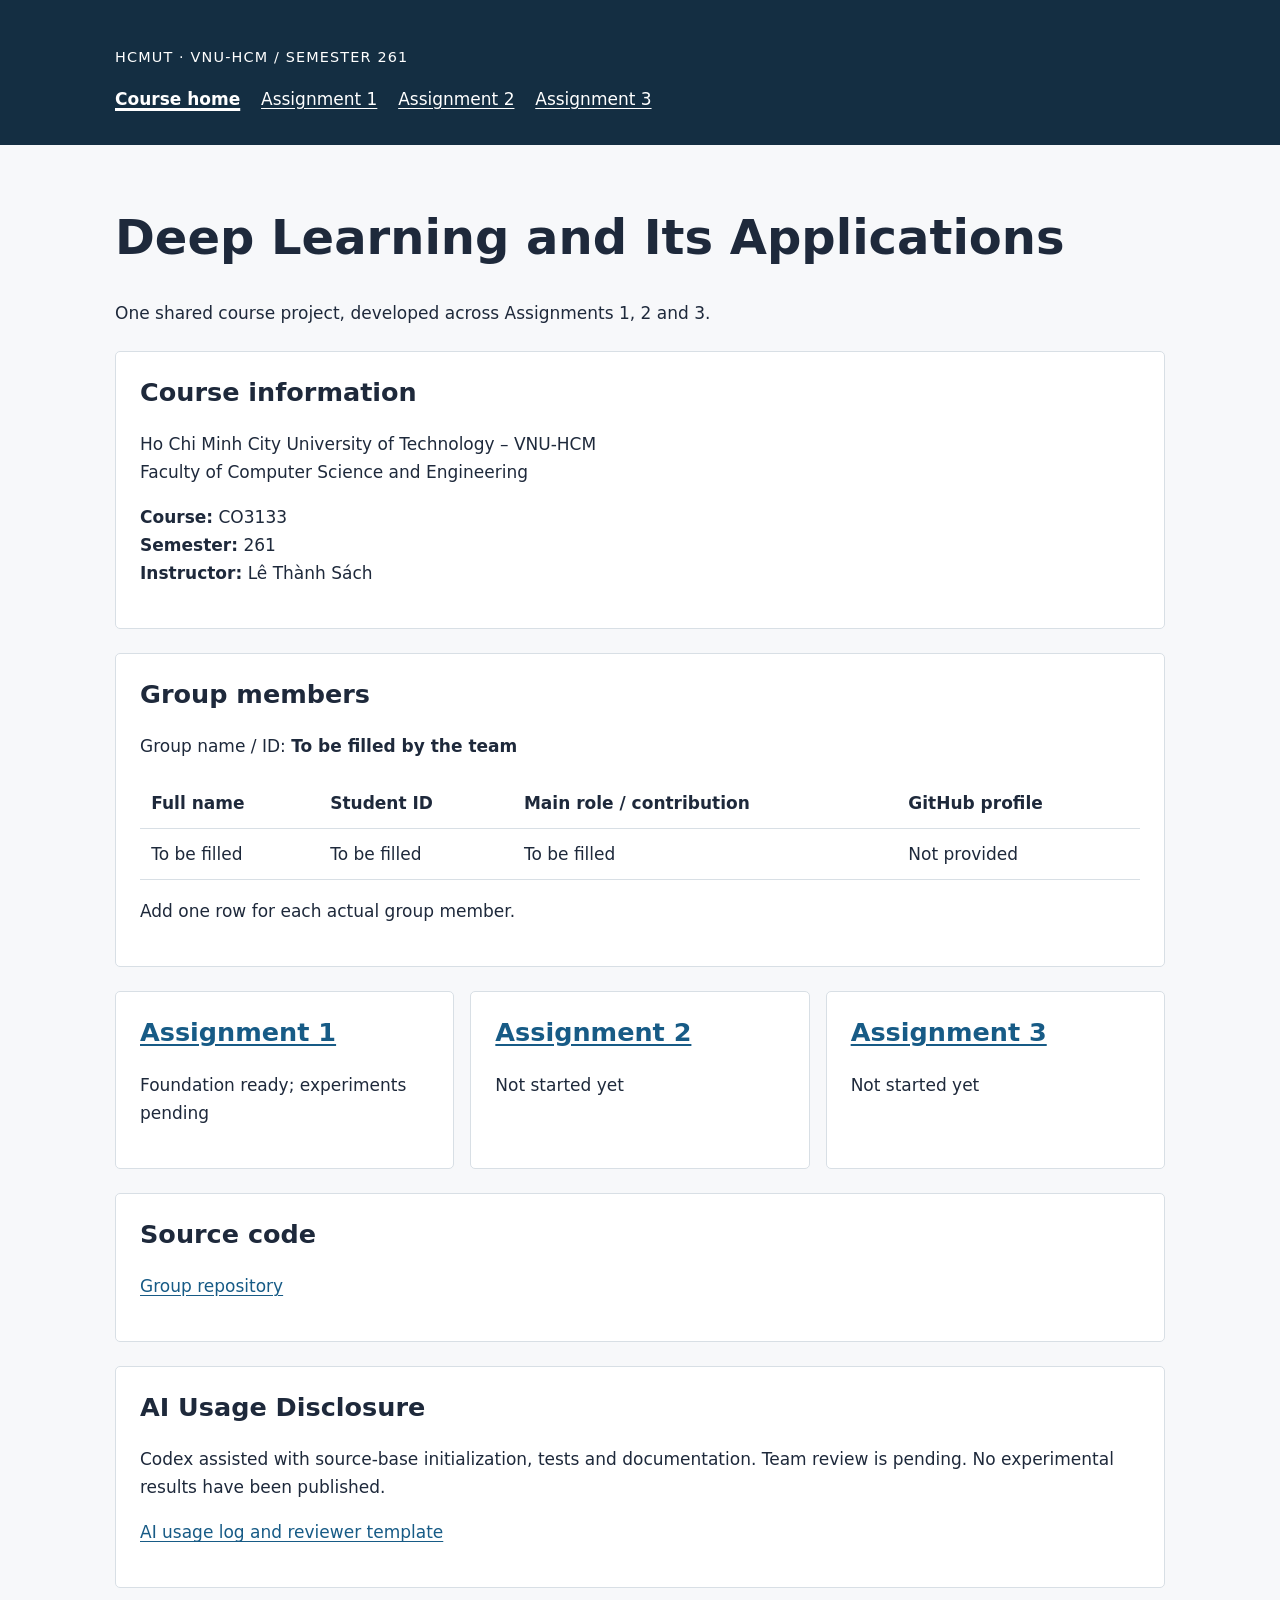
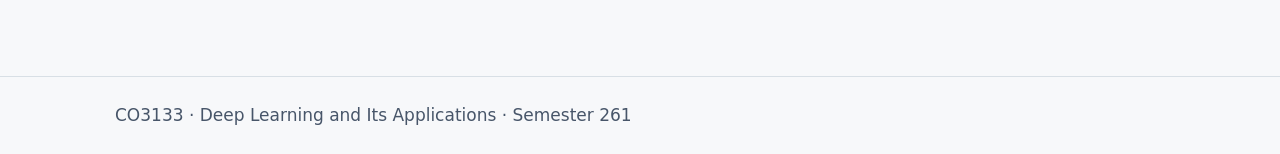
==== docs/index.html @ 647c3972 "source base repo" ====
<!doctype html>
<html lang="en">
<head><meta charset="utf-8"><meta name="viewport" content="width=device-width,initial-scale=1"><title>Course project | CO3133</title><link rel="stylesheet" href="assets/css/style.css"></head>


<body><a class="skip" href="#main">Skip to content</a>

<header>
<div class="wrap">
<p class="eyebrow">HCMUT · VNU-HCM / Semester 261</p>

<nav aria-label="Main navigation"><a href="index.html" aria-current="page">Course home</a><a href="assignments/a1/index.html">Assignment 1</a><a href="assignments/a2/index.html">Assignment 2</a><a href="assignments/a3/index.html">Assignment 3</a></nav>
</div>
</header>

<main id="main" class="wrap">
<h1>Deep Learning and Its Applications</h1>

<p>One shared course project, developed across Assignments 1, 2 and 3.</p>

<section>
<h2>Course information</h2>

<p>Ho Chi Minh City University of Technology – VNU-HCM<br>Faculty of Computer Science and Engineering</p>

<p><strong>Course:</strong> CO3133<br><strong>Semester:</strong> 261<br><strong>Instructor:</strong> Lê Thành Sách</p>
</section>

<section id="team">
<h2>Group members</h2>

<p>Group name / ID: <strong>To be filled by the team</strong></p>

<div class="table-wrap">
<table>
<thead>
<tr><th>Full name</th><th>Student ID</th><th>Main role / contribution</th><th>GitHub profile</th></tr>
</thead>

<tbody>
<tr><td>To be filled</td><td>To be filled</td><td>To be filled</td><td>Not provided</td></tr>
</tbody>
</table>
</div>

<p>Add one row for each actual group member.</p>
</section>

<div class="grid">
<section>
<h2><a href="assignments/a1/index.html">Assignment 1</a></h2>

<p>Foundation ready; experiments pending</p>
</section>

<section>
<h2><a href="assignments/a2/index.html">Assignment 2</a></h2>

<p>Not started yet</p>
</section>

<section>
<h2><a href="assignments/a3/index.html">Assignment 3</a></h2>

<p>Not started yet</p>
</section>
</div>

<section>
<h2>Source code</h2>

<p><a href="https://github.com/kimhoangthien/CO3133-261-Deep-Learning">Group repository</a></p>
</section>

<section id="ai-usage">
<h2>AI Usage Disclosure</h2>

<p>Codex assisted with source-base initialization, tests and documentation. Team review is pending. No experimental results have been published.</p>

<p><a href="https://github.com/kimhoangthien/CO3133-261-Deep-Learning/blob/dev/AI_USAGE.md">AI usage log and reviewer template</a></p>
</section>
</main>

<footer>
<div class="wrap">CO3133 · Deep Learning and Its Applications · Semester 261</div>
</footer>
</body>
</html>
---- docs/assets/css/style.css ----
*{box-sizing:border-box}
html{scroll-behavior:smooth}
body{margin:0;color:#1e293b;background:#f7f8fa;font:17px/1.65 system-ui,sans-serif}
a{color:#175b86;text-underline-offset:3px}
a:hover{color:#103e5b}
a:focus-visible{outline:3px solid #b55c18;outline-offset:4px}
.wrap{width:min(1050px,92%);margin:auto}
header{background:#142e42;color:#fff;padding:2rem 0}
header a{color:#fff}
nav{display:flex;flex-wrap:wrap;gap:1.3rem}
nav a[aria-current=page]{font-weight:700;text-decoration-thickness:3px}
main{padding:2rem 0 4rem}
h1{font-size:clamp(2rem,5vw,3rem);line-height:1.2}
h2{line-height:1.3;margin-top:0}
section{margin:1.5rem 0;padding:1.5rem;background:#fff;border:1px solid #d8dfe5;border-radius:5px}
.grid{display:grid;grid-template-columns:repeat(auto-fit,minmax(230px,1fr));gap:1rem}
.grid section{margin:0}
.eyebrow{font-size:.9rem;letter-spacing:.08em;text-transform:uppercase}
.status{display:inline-block;background:#e8eef3;padding:.2rem .7rem;border-radius:4px;font-size:.9rem}
.table-wrap{overflow-x:auto}
table{border-collapse:collapse;width:100%;text-align:left}
th,td{padding:.7rem;border-bottom:1px solid #d8dfe5}
footer{border-top:1px solid #d8dfe5;padding:1.5rem 0;color:#475569}
code{overflow-wrap:anywhere}
.skip{position:absolute;left:1rem;top:-5rem;background:white;padding:.5rem}
.skip:focus{top:1rem}
 @media(max-width:550px){section{padding:1rem}
nav{gap:.8rem}
}
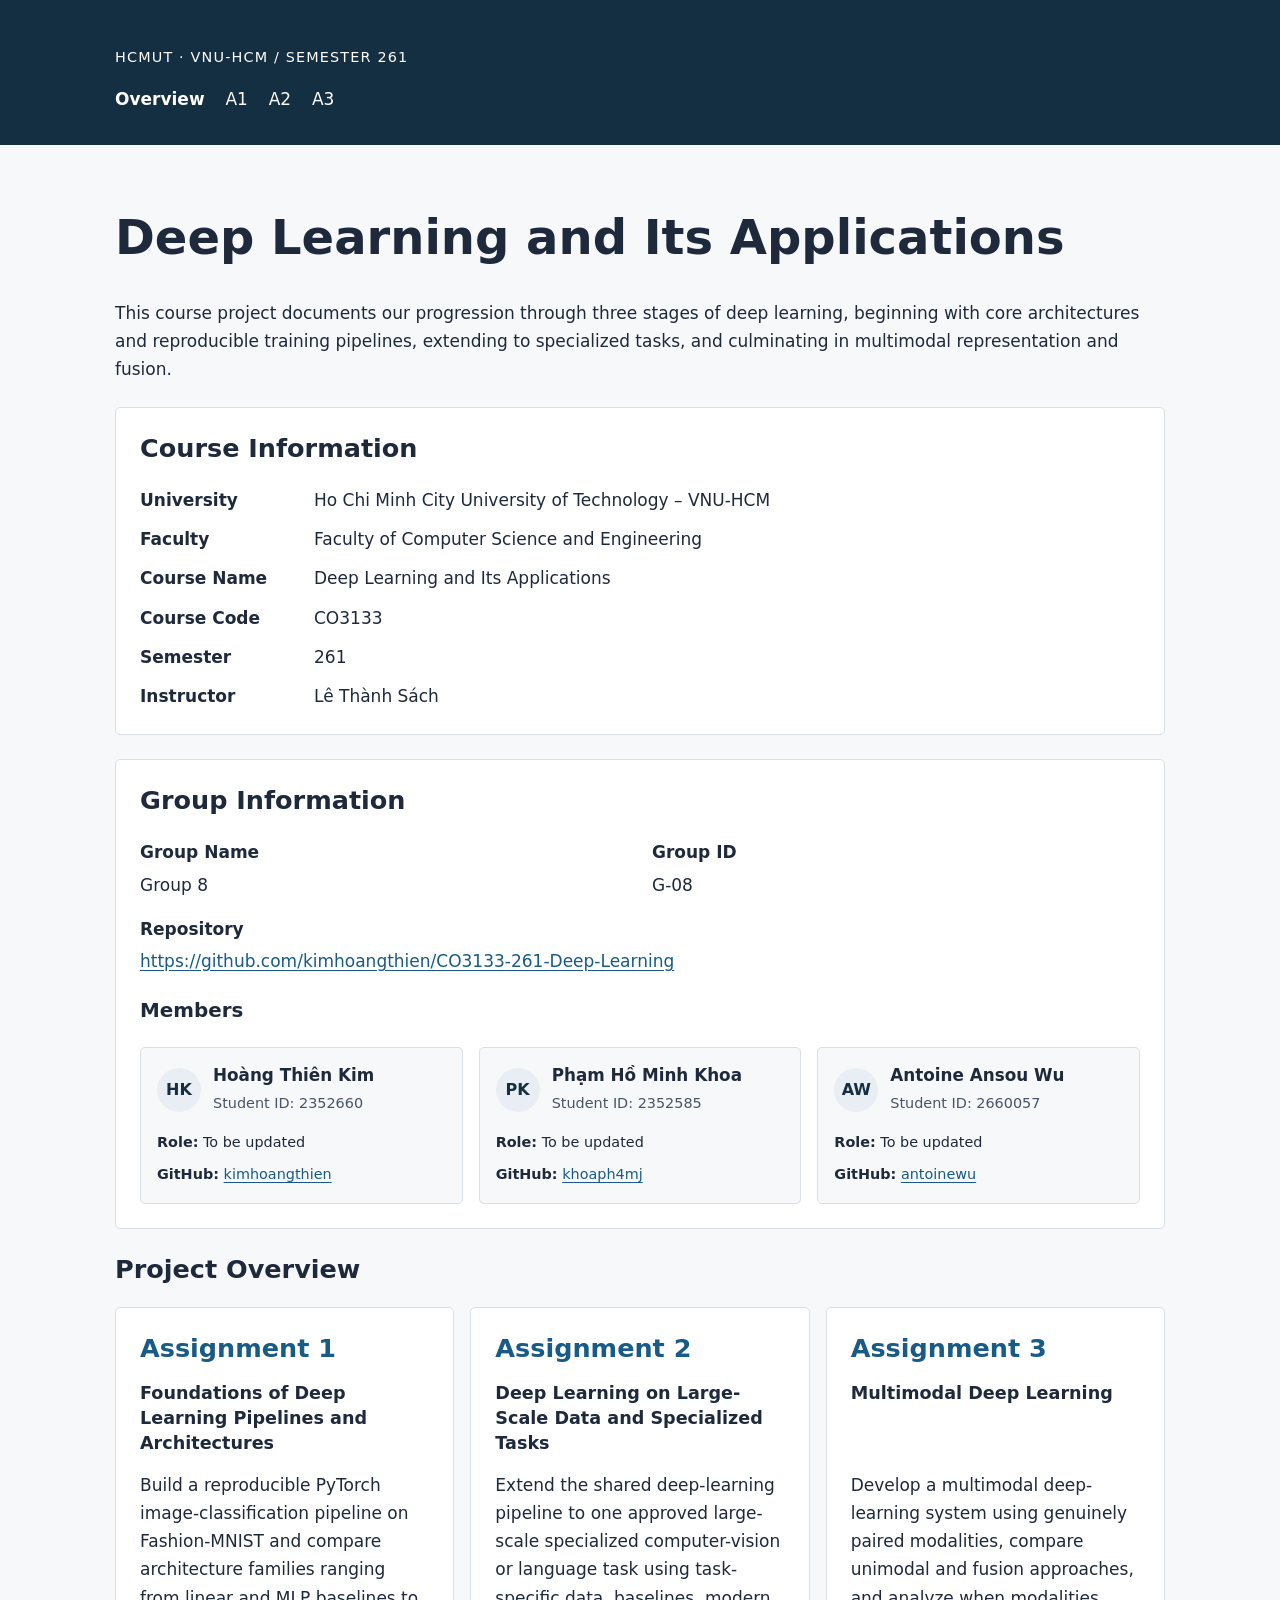
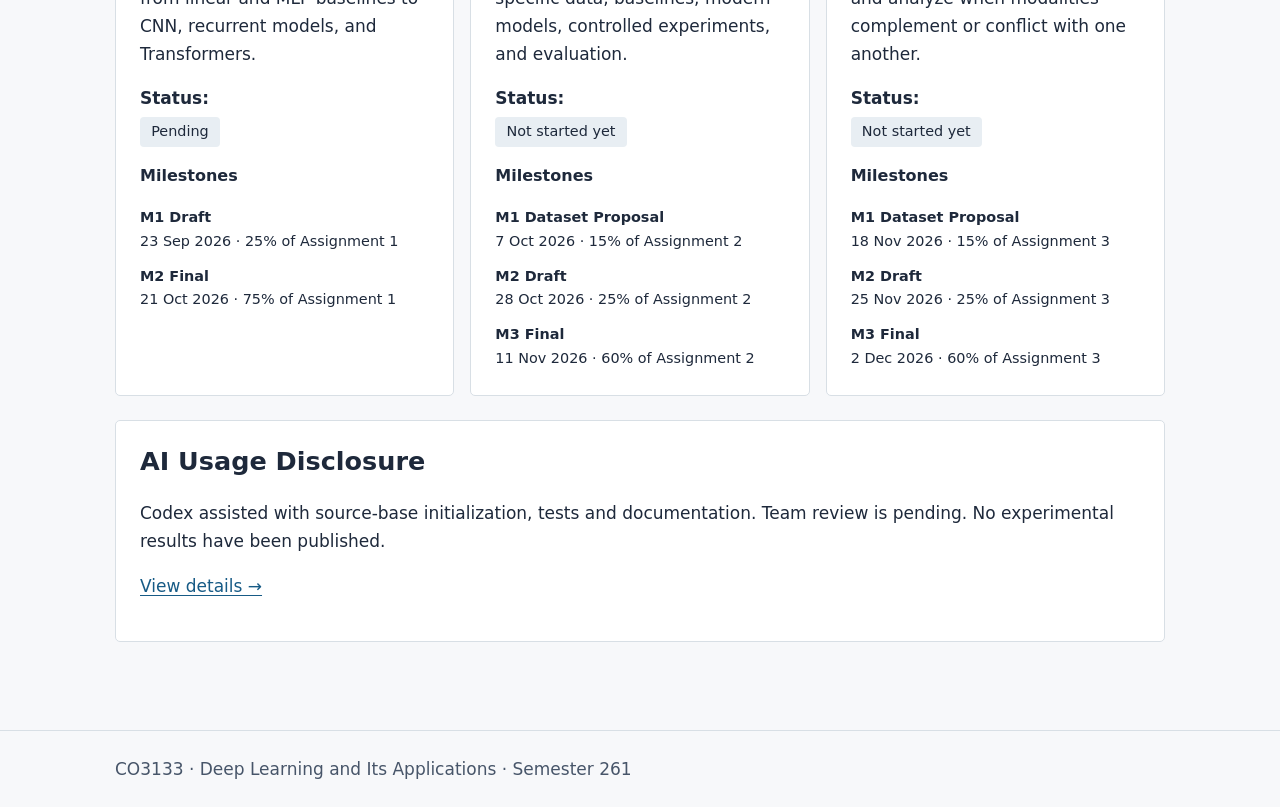
==== commit ffc4e6f7: "landing page update" ====
--- a/docs/index.html
+++ b/docs/index.html
@@ -1,6 +1,6 @@
 <!doctype html>
 <html lang="en">
-<head><meta charset="utf-8"><meta name="viewport" content="width=device-width,initial-scale=1"><title>Course project | CO3133</title><link rel="stylesheet" href="assets/css/style.css"></head>
+<head><meta charset="utf-8"><meta name="viewport" content="width=device-width,initial-scale=1"><title>Overview | CO3133</title><link rel="stylesheet" href="assets/css/style.css?v=14"></head>
 
 
 <body><a class="skip" href="#main">Skip to content</a>
@@ -9,75 +9,120 @@
 <div class="wrap">
 <p class="eyebrow">HCMUT · VNU-HCM / Semester 261</p>
 
-<nav aria-label="Main navigation"><a href="index.html" aria-current="page">Course home</a><a href="assignments/a1/index.html">Assignment 1</a><a href="assignments/a2/index.html">Assignment 2</a><a href="assignments/a3/index.html">Assignment 3</a></nav>
+<nav aria-label="Main navigation"><a href="index.html" aria-current="page">Overview</a><a href="assignments/a1/index.html">A1</a><a href="assignments/a2/index.html">A2</a><a href="assignments/a3/index.html">A3</a></nav>
 </div>
 </header>
 
 <main id="main" class="wrap">
 <h1>Deep Learning and Its Applications</h1>
 
-<p>One shared course project, developed across Assignments 1, 2 and 3.</p>
+<p>This course project documents our progression through three stages of deep learning, beginning with core architectures and reproducible training pipelines, extending to specialized tasks, and culminating in multimodal representation and fusion.</p>
 
 <section>
-<h2>Course information</h2>
+<h2>Course Information</h2>
 
-<p>Ho Chi Minh City University of Technology – VNU-HCM<br>Faculty of Computer Science and Engineering</p>
-
-<p><strong>Course:</strong> CO3133<br><strong>Semester:</strong> 261<br><strong>Instructor:</strong> Lê Thành Sách</p>
+<dl class="course-info">
+<dt>University</dt><dd>Ho Chi Minh City University of Technology – VNU-HCM</dd>
+<dt>Faculty</dt><dd>Faculty of Computer Science and Engineering</dd>
+<dt>Course Name</dt><dd>Deep Learning and Its Applications</dd>
+<dt>Course Code</dt><dd>CO3133</dd>
+<dt>Semester</dt><dd>261</dd>
+<dt>Instructor</dt><dd>Lê Thành Sách</dd>
+</dl>
 </section>
 
-<section id="team">
-<h2>Group members</h2>
-
-<p>Group name / ID: <strong>To be filled by the team</strong></p>
-
-<div class="table-wrap">
-<table>
-<thead>
-<tr><th>Full name</th><th>Student ID</th><th>Main role / contribution</th><th>GitHub profile</th></tr>
-</thead>
-
-<tbody>
-<tr><td>To be filled</td><td>To be filled</td><td>To be filled</td><td>Not provided</td></tr>
-</tbody>
-</table>
+<section id="team" class="group-info" aria-labelledby="group-heading">
+<h2 id="group-heading">Group Information</h2>
+<dl class="group-meta">
+<div><dt>Group Name</dt><dd>Group 8</dd></div>
+<div><dt>Group ID</dt><dd>G-08</dd></div>
+<div class="group-repository"><dt>Repository</dt><dd><a href="https://github.com/kimhoangthien/CO3133-261-Deep-Learning">https://github.com/kimhoangthien/CO3133-261-Deep-Learning</a></dd></div>
+</dl>
+<h3>Members</h3>
+<div class="member-grid">
+<article class="member-card">
+<div class="member-header">
+<div class="member-avatar" aria-hidden="true">HK</div>
+<div class="member-details">
+<h4 class="member-name">Hoàng Thiên Kim</h4>
+<p class="member-id">Student ID: 2352660</p>
 </div>
-
-<p>Add one row for each actual group member.</p>
+</div>
+<p class="member-role"><strong>Role:</strong> To be updated</p>
+<p class="member-github"><strong>GitHub:</strong> <a href="https://github.com/kimhoangthien">kimhoangthien</a></p>
+</article>
+<article class="member-card">
+<div class="member-header">
+<div class="member-avatar" aria-hidden="true">PK</div>
+<div class="member-details">
+<h4 class="member-name">Phạm Hồ Minh Khoa</h4>
+<p class="member-id">Student ID: 2352585</p>
+</div>
+</div>
+<p class="member-role"><strong>Role:</strong> To be updated</p>
+<p class="member-github"><strong>GitHub:</strong> <a href="https://github.com/khoaph4mj">khoaph4mj</a></p>
+</article>
+<article class="member-card">
+<div class="member-header">
+<div class="member-avatar" aria-hidden="true">AW</div>
+<div class="member-details">
+<h4 class="member-name">Antoine Ansou Wu</h4>
+<p class="member-id">Student ID: 2660057</p>
+</div>
+</div>
+<p class="member-role"><strong>Role:</strong> To be updated</p>
+<p class="member-github"><strong>GitHub:</strong> <a href="https://github.com/antoinewu">antoinewu</a></p>
+</article>
+</div>
 </section>
 
-<div class="grid">
+<h2 id="project-overview">Project Overview</h2>
+<div class="grid assignment-grid" aria-labelledby="project-overview">
 <section>
 <h2><a href="assignments/a1/index.html">Assignment 1</a></h2>
-
-<p>Foundation ready; experiments pending</p>
+<h3>Foundations of Deep Learning Pipelines and Architectures</h3>
+<p>Build a reproducible PyTorch image-classification pipeline on Fashion-MNIST and compare architecture families ranging from linear and MLP baselines to CNN, recurrent models, and Transformers.</p>
+<p><strong>Status:</strong> <span class="status">Pending</span></p>
+<h4>Milestones</h4>
+<ul class="milestones">
+<li><strong>M1 Draft</strong><br><time datetime="2026-09-23">23 Sep 2026</time> · 25% of Assignment 1</li>
+<li><strong>M2 Final</strong><br><time datetime="2026-10-21">21 Oct 2026</time> · 75% of Assignment 1</li>
+</ul>
 </section>
 
 <section>
 <h2><a href="assignments/a2/index.html">Assignment 2</a></h2>
-
-<p>Not started yet</p>
+<h3>Deep Learning on Large-Scale Data and Specialized Tasks</h3>
+<p>Extend the shared deep-learning pipeline to one approved large-scale specialized computer-vision or language task using task-specific data, baselines, modern models, controlled experiments, and evaluation.</p>
+<p><strong>Status:</strong> <span class="status">Not started yet</span></p>
+<h4>Milestones</h4>
+<ul class="milestones">
+<li><strong>M1 Dataset Proposal</strong><br><time datetime="2026-10-07">7 Oct 2026</time> · 15% of Assignment 2</li>
+<li><strong>M2 Draft</strong><br><time datetime="2026-10-28">28 Oct 2026</time> · 25% of Assignment 2</li>
+<li><strong>M3 Final</strong><br><time datetime="2026-11-11">11 Nov 2026</time> · 60% of Assignment 2</li>
+</ul>
 </section>
 
 <section>
 <h2><a href="assignments/a3/index.html">Assignment 3</a></h2>
-
-<p>Not started yet</p>
+<h3>Multimodal Deep Learning</h3>
+<p>Develop a multimodal deep-learning system using genuinely paired modalities, compare unimodal and fusion approaches, and analyze when modalities complement or conflict with one another.</p>
+<p><strong>Status:</strong> <span class="status">Not started yet</span></p>
+<h4>Milestones</h4>
+<ul class="milestones">
+<li><strong>M1 Dataset Proposal</strong><br><time datetime="2026-11-18">18 Nov 2026</time> · 15% of Assignment 3</li>
+<li><strong>M2 Draft</strong><br><time datetime="2026-11-25">25 Nov 2026</time> · 25% of Assignment 3</li>
+<li><strong>M3 Final</strong><br><time datetime="2026-12-02">2 Dec 2026</time> · 60% of Assignment 3</li>
+</ul>
 </section>
 </div>
-
-<section>
-<h2>Source code</h2>
-
-<p><a href="https://github.com/kimhoangthien/CO3133-261-Deep-Learning">Group repository</a></p>
-</section>
 
 <section id="ai-usage">
 <h2>AI Usage Disclosure</h2>
 
 <p>Codex assisted with source-base initialization, tests and documentation. Team review is pending. No experimental results have been published.</p>
 
-<p><a href="https://github.com/kimhoangthien/CO3133-261-Deep-Learning/blob/dev/AI_USAGE.md">AI usage log and reviewer template</a></p>
+<p><a href="https://github.com/kimhoangthien/CO3133-261-Deep-Learning/blob/main/AI_USAGE.md">View details →</a></p>
 </section>
 </main>
 
--- a/docs/assets/css/style.css
+++ b/docs/assets/css/style.css
@@ -8,16 +8,45 @@
 header{background:#142e42;color:#fff;padding:2rem 0}
 header a{color:#fff}
 nav{display:flex;flex-wrap:wrap;gap:1.3rem}
-nav a[aria-current=page]{font-weight:700;text-decoration-thickness:3px}
+nav a{text-decoration:none}
+nav a[aria-current=page]{font-weight:700}
 main{padding:2rem 0 4rem}
 h1{font-size:clamp(2rem,5vw,3rem);line-height:1.2}
 h2{line-height:1.3;margin-top:0}
 section{margin:1.5rem 0;padding:1.5rem;background:#fff;border:1px solid #d8dfe5;border-radius:5px}
 .grid{display:grid;grid-template-columns:repeat(auto-fit,minmax(230px,1fr));gap:1rem}
 .grid section{margin:0}
+.assignment-grid{grid-template-columns:repeat(3,minmax(0,1fr))}
+.assignment-grid section{display:grid;grid-template-rows:subgrid;grid-row:span 6;min-width:0;row-gap:1rem}
+.assignment-grid section>h2,.assignment-grid section>p,.assignment-grid section>ul{margin:0}
+.assignment-grid section>p:has(.status){display:flex;flex-direction:column;align-items:flex-start;gap:.35rem}
+.assignment-grid h2 a{text-decoration:none}
+.assignment-grid h3{font-size:1.1rem;line-height:1.4;margin:0}
+.assignment-grid h4{margin:0;font-size:1rem}
+.milestones{list-style:none;padding:0;margin:.5rem 0 1rem;font-size:.9rem}
+.milestones li+li{margin-top:.7rem}
 .eyebrow{font-size:.9rem;letter-spacing:.08em;text-transform:uppercase}
 .status{display:inline-block;background:#e8eef3;padding:.2rem .7rem;border-radius:4px;font-size:.9rem}
 .table-wrap{overflow-x:auto}
+.group-meta{display:grid;grid-template-columns:repeat(2,minmax(0,1fr));gap:1rem 1.5rem;margin:0}
+.group-meta dt{font-weight:700}
+.group-meta dd{margin:.25rem 0 0;overflow-wrap:anywhere}
+.group-repository{grid-column:1/-1}
+.member-grid{display:grid;grid-template-columns:repeat(3,minmax(0,1fr));gap:1rem}
+.member-card{min-width:0;display:flex;flex-direction:column;padding:1rem;background:#f7f8fa;border:1px solid #d8dfe5;border-radius:5px}
+.member-name{margin:0;font-size:1.05rem;line-height:1.4;overflow-wrap:anywhere}
+.member-header{display:flex;align-items:center;gap:.75rem;margin-bottom:1rem}
+.member-details{min-width:0}
+.member-avatar{display:grid;place-items:center;width:44px;height:44px;flex-shrink:0;border-radius:50%;background:#e8eef3;color:#142e42;font-size:1rem;font-weight:700;overflow:hidden}
+.member-avatar img{width:100%;height:100%;object-fit:cover}
+.member-id{margin:.25rem 0 0;color:#475569;font-size:.9rem}
+.member-role{margin:0 0 .5rem;font-size:.9rem}
+.member-github{margin:auto 0 0;font-size:.9rem}
+@media(max-width:850px){.member-grid{grid-template-columns:repeat(2,minmax(0,1fr))}}
+@media(max-width:550px){.member-grid,.group-meta{grid-template-columns:minmax(0,1fr)}}
+.course-info{display:grid;grid-template-columns:150px minmax(0,1fr);gap:.7rem 1.5rem;margin:0}
+.course-info dt{font-weight:700}
+.course-info dd{margin:0;overflow-wrap:anywhere}
 table{border-collapse:collapse;width:100%;text-align:left}
 th,td{padding:.7rem;border-bottom:1px solid #d8dfe5}
 footer{border-top:1px solid #d8dfe5;padding:1.5rem 0;color:#475569}
@@ -26,4 +55,10 @@
 .skip:focus{top:1rem}
  @media(max-width:550px){section{padding:1rem}
 nav{gap:.8rem}
+.course-info{grid-template-columns:minmax(0,1fr);gap:.2rem}
+.course-info dd+dt{margin-top:.7rem}
 }
+
+@media(max-width:850px){.assignment-grid{grid-template-columns:minmax(0,1fr)}
+.assignment-grid section{grid-template-rows:auto;grid-row:auto}
+}
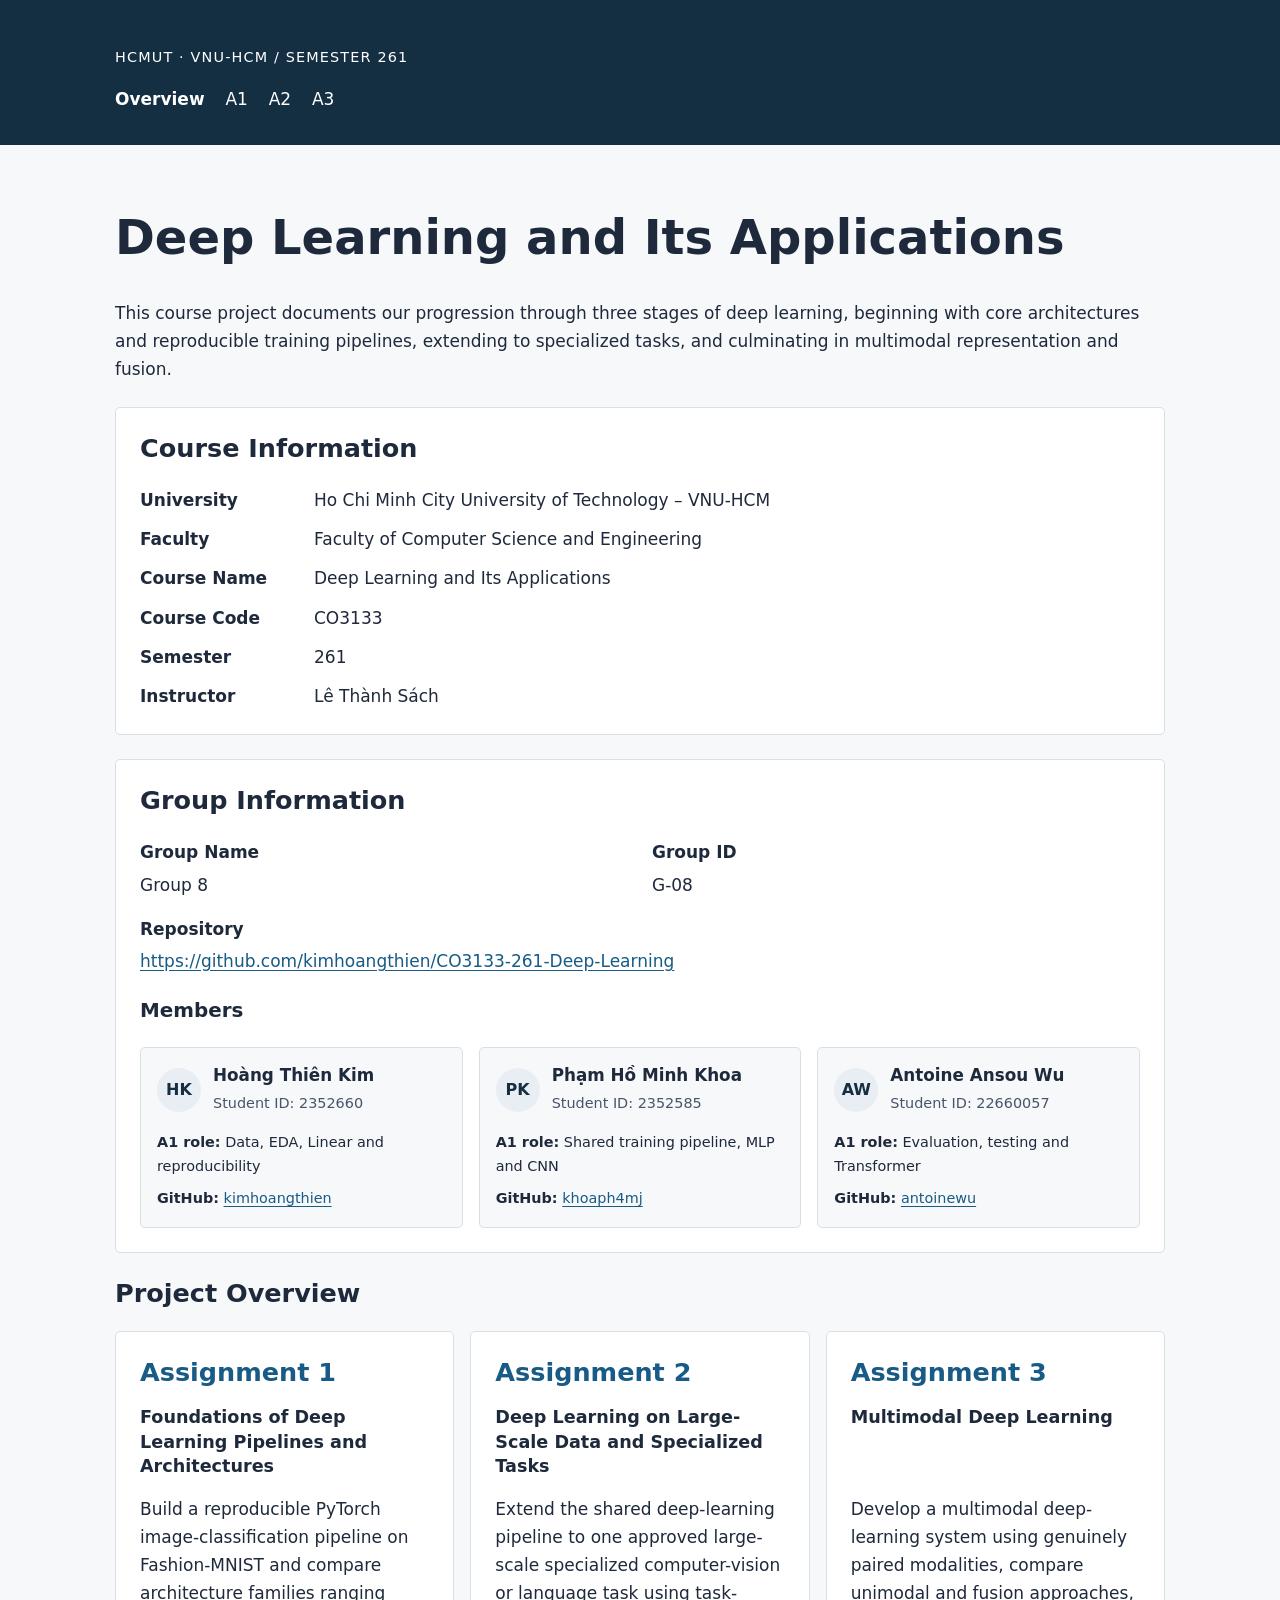
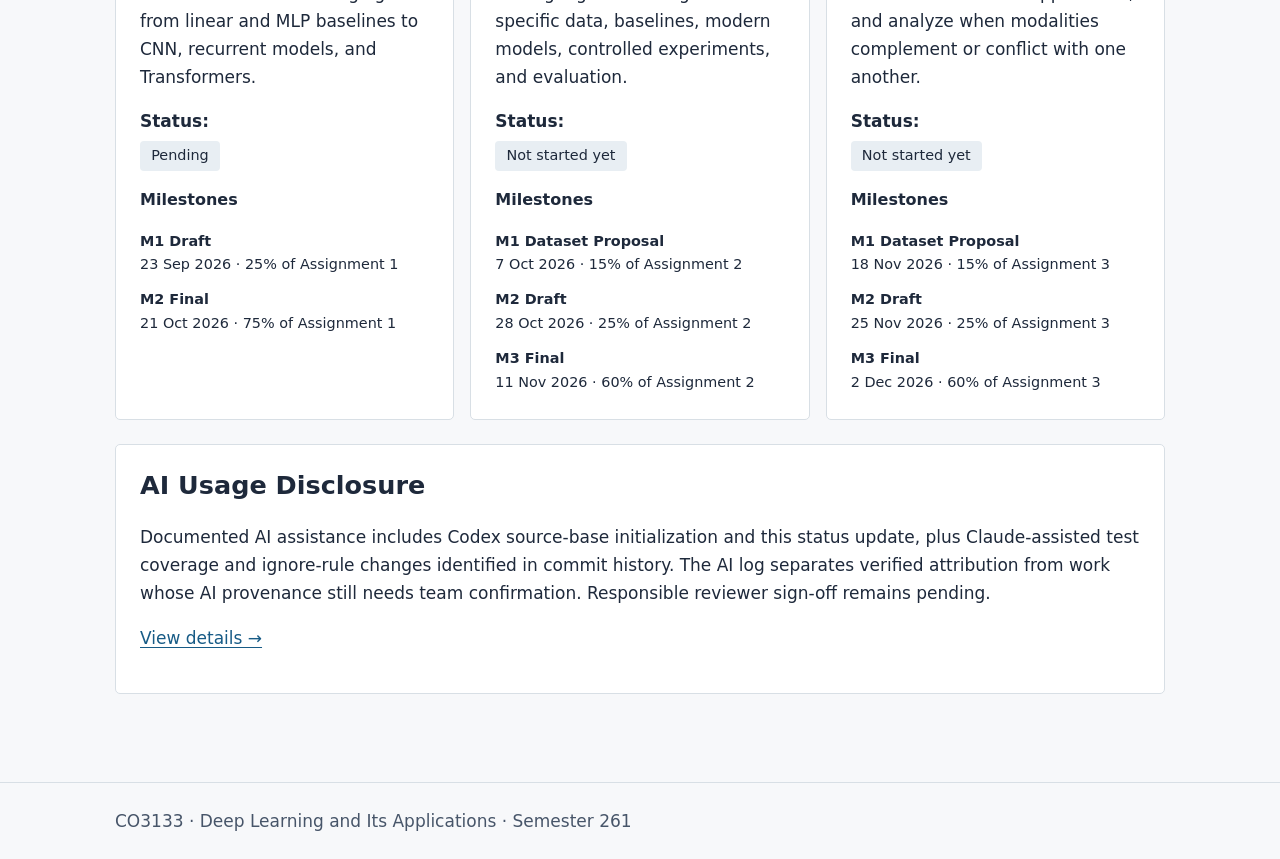
==== commit 7f1490c3: "draft M1: landing page & ai usage update" ====
--- a/docs/index.html
+++ b/docs/index.html
@@ -48,7 +48,7 @@
 <p class="member-id">Student ID: 2352660</p>
 </div>
 </div>
-<p class="member-role"><strong>Role:</strong> To be updated</p>
+<p class="member-role"><strong>A1 role:</strong> Data, EDA, Linear and reproducibility</p>
 <p class="member-github"><strong>GitHub:</strong> <a href="https://github.com/kimhoangthien">kimhoangthien</a></p>
 </article>
 <article class="member-card">
@@ -59,7 +59,7 @@
 <p class="member-id">Student ID: 2352585</p>
 </div>
 </div>
-<p class="member-role"><strong>Role:</strong> To be updated</p>
+<p class="member-role"><strong>A1 role:</strong> Shared training pipeline, MLP and CNN</p>
 <p class="member-github"><strong>GitHub:</strong> <a href="https://github.com/khoaph4mj">khoaph4mj</a></p>
 </article>
 <article class="member-card">
@@ -67,10 +67,10 @@
 <div class="member-avatar" aria-hidden="true">AW</div>
 <div class="member-details">
 <h4 class="member-name">Antoine Ansou Wu</h4>
-<p class="member-id">Student ID: 2660057</p>
+<p class="member-id">Student ID: 22660057</p>
 </div>
 </div>
-<p class="member-role"><strong>Role:</strong> To be updated</p>
+<p class="member-role"><strong>A1 role:</strong> Evaluation, testing and Transformer</p>
 <p class="member-github"><strong>GitHub:</strong> <a href="https://github.com/antoinewu">antoinewu</a></p>
 </article>
 </div>
@@ -120,7 +120,7 @@
 <section id="ai-usage">
 <h2>AI Usage Disclosure</h2>
 
-<p>Codex assisted with source-base initialization, tests and documentation. Team review is pending. No experimental results have been published.</p>
+<p>Documented AI assistance includes Codex source-base initialization and this status update, plus Claude-assisted test coverage and ignore-rule changes identified in commit history. The AI log separates verified attribution from work whose AI provenance still needs team confirmation. Responsible reviewer sign-off remains pending.</p>
 
 <p><a href="https://github.com/kimhoangthien/CO3133-261-Deep-Learning/blob/main/AI_USAGE.md">View details →</a></p>
 </section>
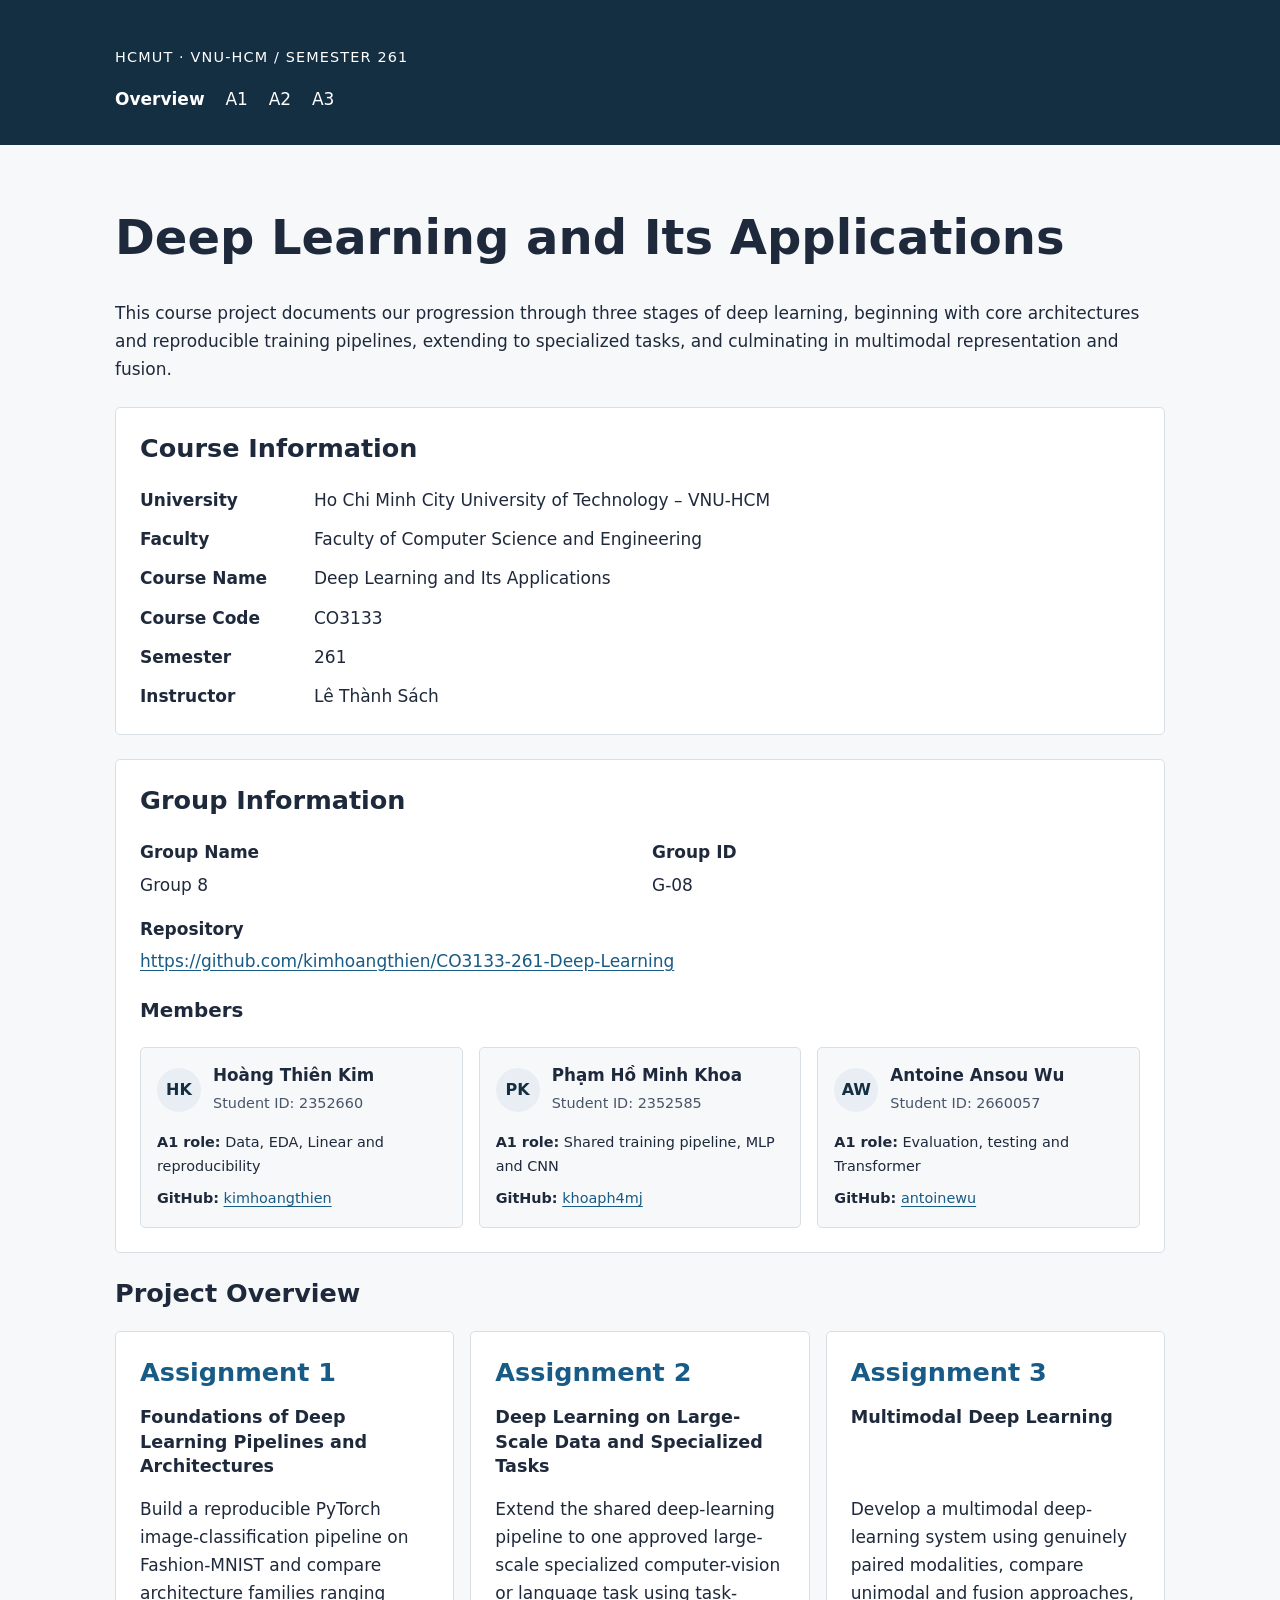
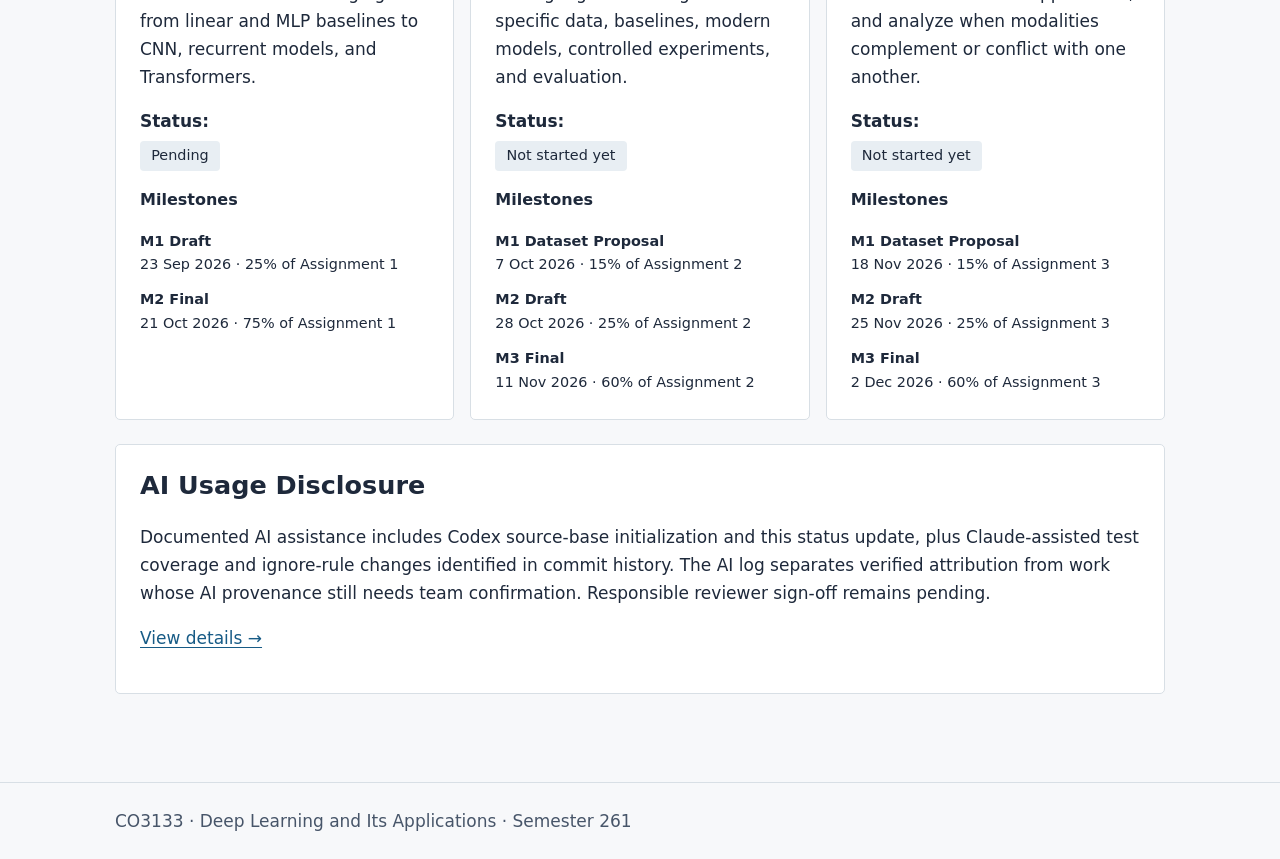
==== commit 586284cd: "update information" ====
--- a/docs/index.html
+++ b/docs/index.html
@@ -67,7 +67,7 @@
 <div class="member-avatar" aria-hidden="true">AW</div>
 <div class="member-details">
 <h4 class="member-name">Antoine Ansou Wu</h4>
-<p class="member-id">Student ID: 22660057</p>
+<p class="member-id">Student ID: 2660057</p>
 </div>
 </div>
 <p class="member-role"><strong>A1 role:</strong> Evaluation, testing and Transformer</p>
